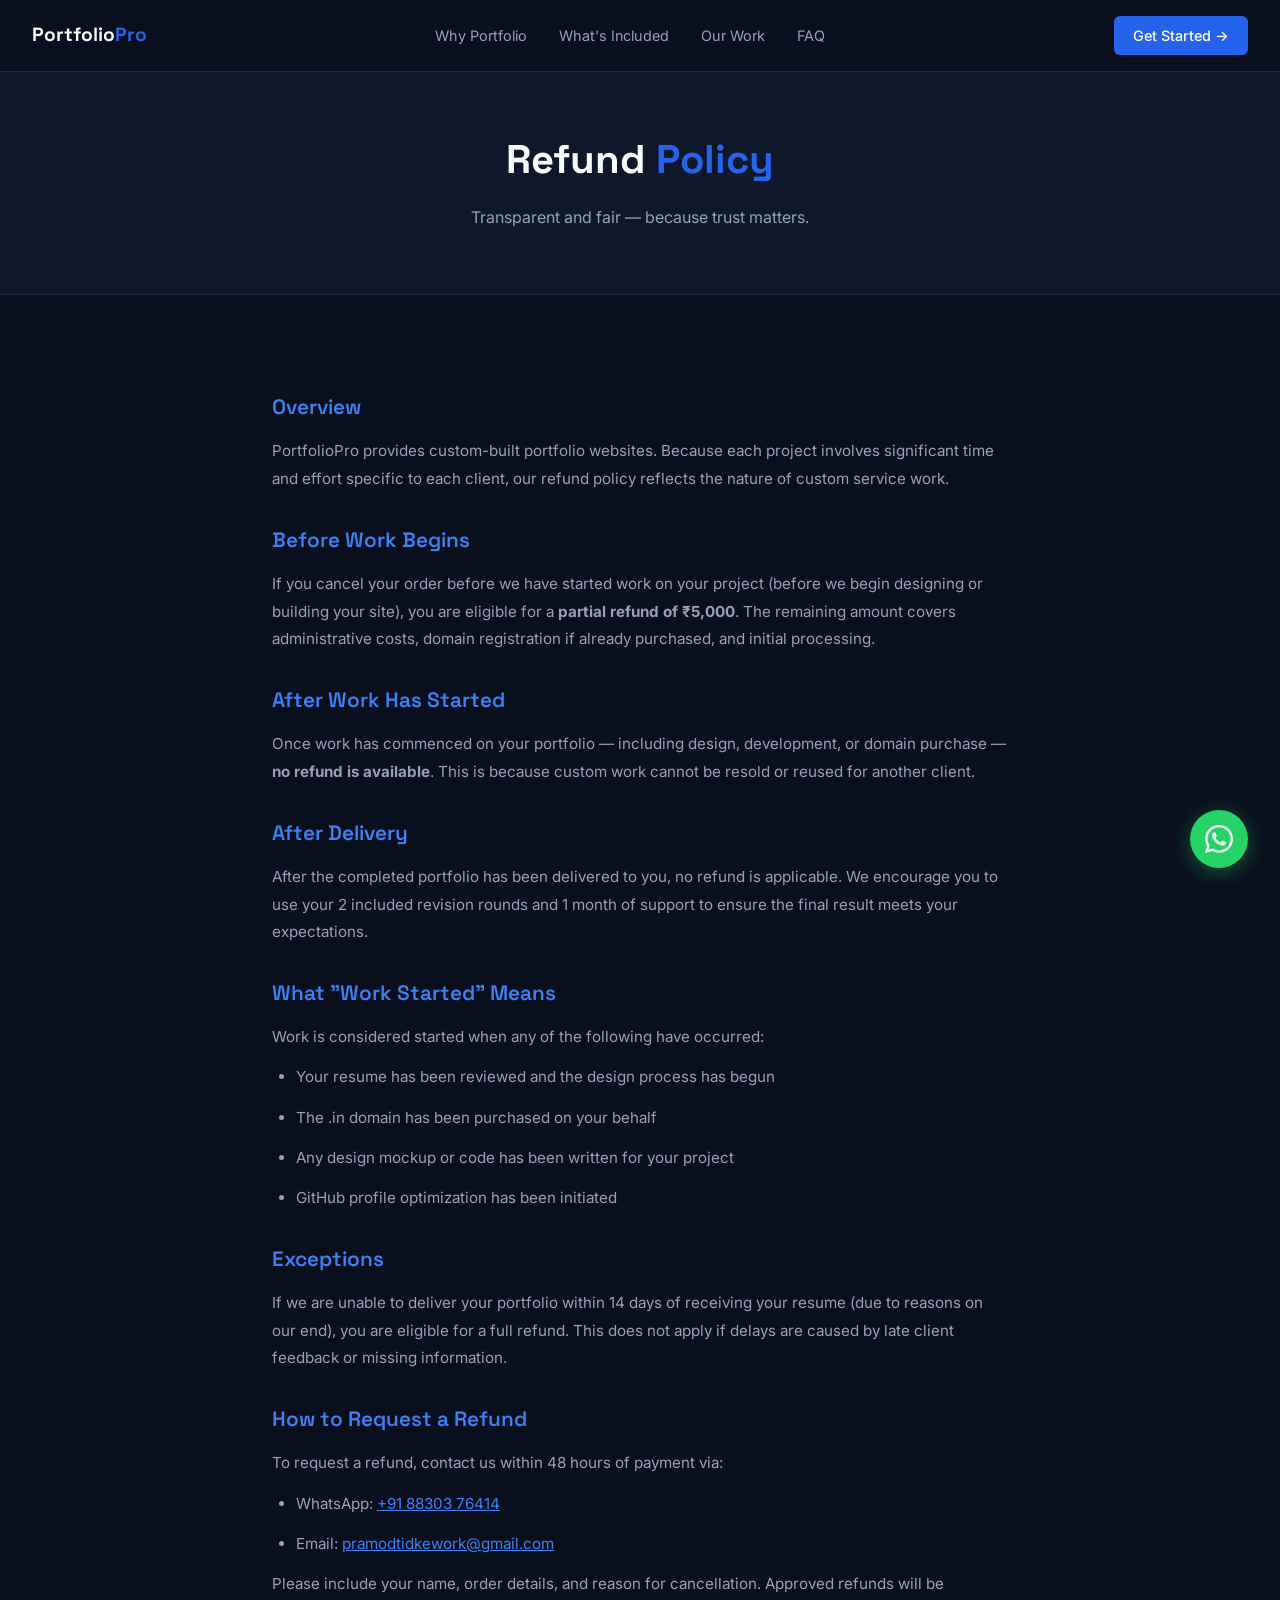
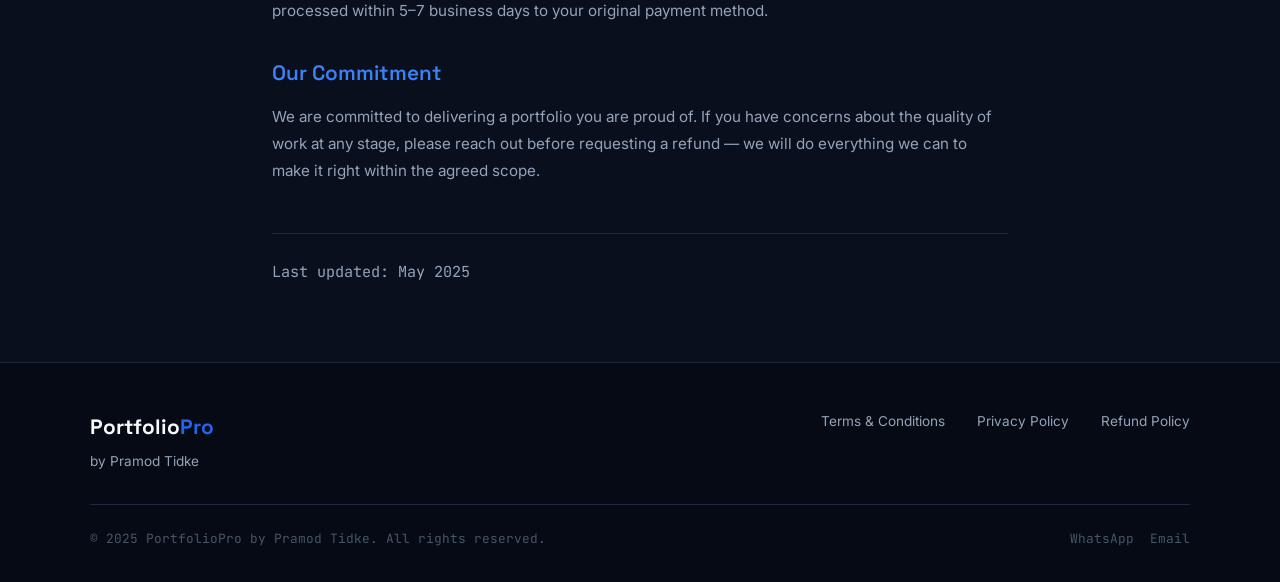
==== pages/refund.html @ 7fb49714 "first commit" ====
<!DOCTYPE html>
<html lang="en">
<head>
  <meta charset="UTF-8" />
  <meta name="viewport" content="width=device-width, initial-scale=1.0" />
  <title>Refund Policy — PortfolioPro by Pramod Tidke</title>
  <link rel="stylesheet" href="../css/style.css" />
</head>
<body>

<a id="whatsapp-float" href="https://wa.me/918830376414" target="_blank" rel="noopener" aria-label="Chat on WhatsApp">
  <svg viewBox="0 0 24 24" xmlns="http://www.w3.org/2000/svg"><path d="M17.472 14.382c-.297-.149-1.758-.867-2.03-.967-.273-.099-.471-.148-.67.15-.197.297-.767.966-.94 1.164-.173.199-.347.223-.644.075-.297-.15-1.255-.463-2.39-1.475-.883-.788-1.48-1.761-1.653-2.059-.173-.297-.018-.458.13-.606.134-.133.298-.347.446-.52.149-.174.198-.298.298-.497.099-.198.05-.371-.025-.52-.075-.149-.669-1.612-.916-2.207-.242-.579-.487-.5-.669-.51-.173-.008-.371-.01-.57-.01-.198 0-.52.074-.792.372-.272.297-1.04 1.016-1.04 2.479 0 1.462 1.065 2.875 1.213 3.074.149.198 2.096 3.2 5.077 4.487.709.306 1.262.489 1.694.625.712.227 1.36.195 1.871.118.571-.085 1.758-.719 2.006-1.413.248-.694.248-1.289.173-1.413-.074-.124-.272-.198-.57-.347m-5.421 7.403h-.004a9.87 9.87 0 01-5.031-1.378l-.361-.214-3.741.982.998-3.648-.235-.374a9.86 9.86 0 01-1.51-5.26c.001-5.45 4.436-9.884 9.888-9.884 2.64 0 5.122 1.03 6.988 2.898a9.825 9.825 0 012.893 6.994c-.003 5.45-4.437 9.884-9.885 9.884m8.413-18.297A11.815 11.815 0 0012.05 0C5.495 0 .16 5.335.157 11.892c0 2.096.547 4.142 1.588 5.945L.057 24l6.305-1.654a11.882 11.882 0 005.683 1.448h.005c6.554 0 11.89-5.335 11.893-11.893a11.821 11.821 0 00-3.48-8.413z"/></svg>
</a>

<nav>
  <a href="../index.html" class="nav-brand">Portfolio<span>Pro</span></a>
  <ul class="nav-links">
    <li><a href="../index.html#why">Why Portfolio</a></li>
    <li><a href="../index.html#included">What's Included</a></li>
    <li><a href="../index.html#work">Our Work</a></li>
    <li><a href="../index.html#faq">FAQ</a></li>
  </ul>
  <a href="https://wa.me/918830376414" target="_blank" style="color:white;background:#2563EB;padding:0.5rem 1.2rem;border-radius:6px;font-weight:500;text-decoration:none;font-size:0.9rem;">Get Started →</a>
</nav>

<div class="page-hero">
  <h1>Refund <span style="color:#2563EB;">Policy</span></h1>
  <p>Transparent and fair — because trust matters.</p>
</div>

<div class="page-content">
  <h2>Overview</h2>
  <p>PortfolioPro provides custom-built portfolio websites. Because each project involves significant time and effort specific to each client, our refund policy reflects the nature of custom service work.</p>

  <h2>Before Work Begins</h2>
  <p>If you cancel your order before we have started work on your project (before we begin designing or building your site), you are eligible for a <strong>partial refund of ₹5,000</strong>. The remaining amount covers administrative costs, domain registration if already purchased, and initial processing.</p>

  <h2>After Work Has Started</h2>
  <p>Once work has commenced on your portfolio — including design, development, or domain purchase — <strong>no refund is available</strong>. This is because custom work cannot be resold or reused for another client.</p>

  <h2>After Delivery</h2>
  <p>After the completed portfolio has been delivered to you, no refund is applicable. We encourage you to use your 2 included revision rounds and 1 month of support to ensure the final result meets your expectations.</p>

  <h2>What "Work Started" Means</h2>
  <p>Work is considered started when any of the following have occurred:</p>
  <ul>
    <li>Your resume has been reviewed and the design process has begun</li>
    <li>The .in domain has been purchased on your behalf</li>
    <li>Any design mockup or code has been written for your project</li>
    <li>GitHub profile optimization has been initiated</li>
  </ul>

  <h2>Exceptions</h2>
  <p>If we are unable to deliver your portfolio within 14 days of receiving your resume (due to reasons on our end), you are eligible for a full refund. This does not apply if delays are caused by late client feedback or missing information.</p>

  <h2>How to Request a Refund</h2>
  <p>To request a refund, contact us within 48 hours of payment via:</p>
  <ul>
    <li>WhatsApp: <a href="https://wa.me/918830376414">+91 88303 76414</a></li>
    <li>Email: <a href="mailto:pramodtidkework@gmail.com">pramodtidkework@gmail.com</a></li>
  </ul>
  <p>Please include your name, order details, and reason for cancellation. Approved refunds will be processed within 5–7 business days to your original payment method.</p>

  <h2>Our Commitment</h2>
  <p>We are committed to delivering a portfolio you are proud of. If you have concerns about the quality of work at any stage, please reach out before requesting a refund — we will do everything we can to make it right within the agreed scope.</p>

  <p class="last-updated">Last updated: May 2025</p>
</div>

<footer>
  <div class="footer-inner">
    <div class="footer-top">
      <div class="footer-brand">Portfolio<span>Pro</span><p>by Pramod Tidke</p></div>
      <div class="footer-links">
        <a href="terms.html">Terms & Conditions</a>
        <a href="privacy.html">Privacy Policy</a>
        <a href="refund.html">Refund Policy</a>
      </div>
    </div>
    <div class="footer-bottom">
      <p>© 2025 PortfolioPro by Pramod Tidke. All rights reserved.</p>
      <div class="footer-contact">
        <a href="https://wa.me/918830376414" target="_blank">WhatsApp</a>
        <a href="mailto:pramodtidkework@gmail.com">Email</a>
      </div>
    </div>
  </div>
</footer>

</body>
</html>
---- css/style.css ----
@import url('https://fonts.googleapis.com/css2?family=Space+Grotesk:wght@300;400;500;600;700&family=JetBrains+Mono:wght@300;400;500;700&family=Inter:wght@300;400;500;600&display=swap');

:root {
  --bg-primary: #0A0F1E;
  --bg-card: #0F172A;
  --bg-card2: #111827;
  --border: #1E293B;
  --blue: #2563EB;
  --blue-light: #3B82F6;
  --blue-glow: rgba(37, 99, 235, 0.3);
  --orange: #F97316;
  --orange-glow: rgba(249, 115, 22, 0.3);
  --text-primary: #F8FAFC;
  --text-muted: #94A3B8;
  --text-dim: #475569;
  --font-display: 'Space Grotesk', sans-serif;
  --font-body: 'Inter', sans-serif;
  --font-mono: 'JetBrains Mono', monospace;
}

*, *::before, *::after { box-sizing: border-box; margin: 0; padding: 0; }

html { scroll-behavior: smooth; }

body {
  background: var(--bg-primary);
  color: var(--text-primary);
  font-family: var(--font-body);
  overflow-x: hidden;
  line-height: 1.6;
}

/* Scrollbar */
::-webkit-scrollbar { width: 4px; }
::-webkit-scrollbar-track { background: var(--bg-primary); }
::-webkit-scrollbar-thumb { background: var(--blue); border-radius: 2px; }

/* Scroll progress */
#scroll-progress {
  position: fixed;
  top: 0; left: 0;
  height: 3px;
  background: linear-gradient(90deg, var(--blue), var(--orange));
  z-index: 9999;
  width: 0%;
  transition: width 0.1s;
}

/* NAV */
nav {
  position: fixed;
  top: 0; left: 0; right: 0;
  z-index: 1000;
  padding: 1rem 2rem;
  display: flex;
  align-items: center;
  justify-content: space-between;
  background: rgba(10, 15, 30, 0.85);
  backdrop-filter: blur(20px);
  border-bottom: 1px solid var(--border);
}

.nav-brand {
  font-family: var(--font-display);
  font-weight: 700;
  font-size: 1.2rem;
  color: var(--text-primary);
  text-decoration: none;
}

.nav-brand span { color: var(--blue); }

.nav-links { display: flex; gap: 2rem; list-style: none; }
.nav-links a {
  color: var(--text-muted);
  text-decoration: none;
  font-size: 0.9rem;
  font-family: var(--font-body);
  transition: color 0.2s;
}
.nav-links a:hover { color: var(--text-primary); }

.nav-cta {
  background: var(--blue);
  color: white !important;
  padding: 0.5rem 1.2rem;
  border-radius: 6px;
  font-weight: 500;
  transition: background 0.2s, box-shadow 0.2s !important;
}
.nav-cta:hover {
  background: var(--blue-light) !important;
  box-shadow: 0 0 20px var(--blue-glow) !important;
  color: white !important;
}

/* HERO */
#hero {
  min-height: 100vh;
  display: flex;
  align-items: center;
  justify-content: center;
  position: relative;
  overflow: hidden;
  padding: 8rem 2rem 4rem;
}

#particles-canvas {
  position: absolute;
  inset: 0;
  z-index: 0;
}

.hero-content {
  position: relative;
  z-index: 1;
  text-align: center;
  max-width: 860px;
  margin: 0 auto;
}

.hero-badge {
  display: inline-flex;
  align-items: center;
  gap: 0.5rem;
  background: rgba(37, 99, 235, 0.1);
  border: 1px solid rgba(37, 99, 235, 0.3);
  border-radius: 100px;
  padding: 0.4rem 1rem;
  font-family: var(--font-mono);
  font-size: 0.75rem;
  color: var(--blue-light);
  margin-bottom: 2rem;
  animation: fadeInDown 0.6s ease forwards;
}

.badge-dot {
  width: 6px; height: 6px;
  background: var(--orange);
  border-radius: 50%;
  animation: pulse 2s infinite;
}

@keyframes pulse {
  0%, 100% { opacity: 1; transform: scale(1); }
  50% { opacity: 0.5; transform: scale(1.3); }
}

.hero-headline {
  font-family: var(--font-display);
  font-size: clamp(2.5rem, 6vw, 4.5rem);
  font-weight: 700;
  line-height: 1.1;
  margin-bottom: 1.5rem;
  opacity: 0;
  animation: fadeInUp 0.8s ease 0.2s forwards;
}

.gradient-text {
  background: linear-gradient(135deg, var(--blue-light), var(--orange));
  -webkit-background-clip: text;
  -webkit-text-fill-color: transparent;
  background-clip: text;
}

.hero-sub {
  font-size: 1.15rem;
  color: var(--text-muted);
  max-width: 580px;
  margin: 0 auto 2.5rem;
  opacity: 0;
  animation: fadeInUp 0.8s ease 0.4s forwards;
}

.hero-ctas {
  display: flex;
  gap: 1rem;
  justify-content: center;
  flex-wrap: wrap;
  opacity: 0;
  animation: fadeInUp 0.8s ease 0.6s forwards;
}

.btn-primary {
  display: inline-flex;
  align-items: center;
  gap: 0.5rem;
  background: #25D366;
  color: white;
  padding: 0.85rem 2rem;
  border-radius: 8px;
  font-weight: 600;
  font-size: 1rem;
  text-decoration: none;
  transition: all 0.3s;
  box-shadow: 0 4px 20px rgba(37, 211, 102, 0.3);
}
.btn-primary:hover {
  transform: translateY(-2px);
  box-shadow: 0 8px 30px rgba(37, 211, 102, 0.5);
}

.btn-secondary {
  display: inline-flex;
  align-items: center;
  gap: 0.5rem;
  background: transparent;
  color: var(--text-primary);
  padding: 0.85rem 2rem;
  border-radius: 8px;
  font-weight: 600;
  font-size: 1rem;
  text-decoration: none;
  border: 1px solid var(--border);
  transition: all 0.3s;
}
.btn-secondary:hover {
  border-color: var(--blue);
  box-shadow: 0 0 20px var(--blue-glow);
  transform: translateY(-2px);
}

.hero-price-tag {
  margin-top: 2.5rem;
  opacity: 0;
  animation: fadeInUp 0.8s ease 0.8s forwards;
}

.hero-price-tag span {
  font-family: var(--font-mono);
  font-size: 0.85rem;
  color: var(--text-dim);
}

.hero-price-tag strong {
  font-family: var(--font-display);
  font-size: 1.8rem;
  color: var(--orange);
  margin-left: 0.5rem;
}

.hero-stats {
  display: flex;
  gap: 3rem;
  justify-content: center;
  margin-top: 3rem;
  opacity: 0;
  animation: fadeInUp 0.8s ease 1s forwards;
}

.stat {
  text-align: center;
}

.stat-num {
  font-family: var(--font-display);
  font-size: 2rem;
  font-weight: 700;
  color: var(--blue-light);
}

.stat-label {
  font-size: 0.8rem;
  color: var(--text-muted);
  margin-top: 0.2rem;
}

/* SECTIONS */
section { padding: 6rem 2rem; }

.container { max-width: 1100px; margin: 0 auto; }

.section-label {
  font-family: var(--font-mono);
  font-size: 0.75rem;
  color: var(--blue);
  text-transform: uppercase;
  letter-spacing: 3px;
  margin-bottom: 1rem;
  display: block;
}

.section-title {
  font-family: var(--font-display);
  font-size: clamp(1.8rem, 4vw, 2.8rem);
  font-weight: 700;
  line-height: 1.2;
  margin-bottom: 1rem;
}

.section-sub {
  color: var(--text-muted);
  font-size: 1.05rem;
  max-width: 560px;
}

/* WHY SECTION */
#why { background: var(--bg-card); }

.why-grid {
  display: grid;
  grid-template-columns: repeat(auto-fit, minmax(260px, 1fr));
  gap: 1.5rem;
  margin-top: 3rem;
}

.why-card {
  background: var(--bg-primary);
  border: 1px solid var(--border);
  border-radius: 12px;
  padding: 1.8rem;
  transition: all 0.3s;
  position: relative;
  overflow: hidden;
}

.why-card::before {
  content: '';
  position: absolute;
  top: 0; left: 0; right: 0;
  height: 3px;
  background: linear-gradient(90deg, var(--blue), var(--orange));
  opacity: 0;
  transition: opacity 0.3s;
}

.why-card:hover {
  border-color: var(--blue);
  box-shadow: 0 0 30px var(--blue-glow);
  transform: translateY(-4px);
}

.why-card:hover::before { opacity: 1; }

.why-icon {
  font-size: 2rem;
  margin-bottom: 1rem;
}

.why-card h3 {
  font-family: var(--font-display);
  font-size: 1.1rem;
  font-weight: 600;
  margin-bottom: 0.6rem;
}

.why-card p {
  color: var(--text-muted);
  font-size: 0.9rem;
  line-height: 1.6;
}

/* RECRUITER QUOTE */
.recruiter-quote {
  margin-top: 3rem;
  background: linear-gradient(135deg, rgba(37,99,235,0.1), rgba(249,115,22,0.05));
  border: 1px solid rgba(37,99,235,0.2);
  border-radius: 12px;
  padding: 2rem;
  display: flex;
  gap: 1.5rem;
  align-items: flex-start;
}

.recruiter-avatar {
  width: 52px; height: 52px;
  background: linear-gradient(135deg, var(--blue), var(--orange));
  border-radius: 50%;
  display: flex;
  align-items: center;
  justify-content: center;
  font-size: 1.4rem;
  flex-shrink: 0;
}

.recruiter-quote blockquote {
  font-family: var(--font-display);
  font-size: 1.05rem;
  font-style: italic;
  color: var(--text-primary);
  line-height: 1.7;
}

.recruiter-quote cite {
  display: block;
  margin-top: 0.8rem;
  font-family: var(--font-mono);
  font-size: 0.75rem;
  color: var(--blue-light);
  font-style: normal;
}

/* BEFORE AFTER */
#before-after { background: var(--bg-primary); }

.before-after-container {
  display: grid;
  grid-template-columns: 1fr 1fr;
  gap: 2rem;
  margin-top: 3rem;
  align-items: start;
}

.before-card, .after-card {
  border-radius: 12px;
  overflow: hidden;
  border: 1px solid var(--border);
}

.card-header {
  padding: 0.8rem 1.2rem;
  display: flex;
  align-items: center;
  gap: 0.5rem;
  font-family: var(--font-mono);
  font-size: 0.8rem;
}

.before-card .card-header { background: #1a1a2e; color: #ef4444; }
.after-card .card-header { background: rgba(37,99,235,0.2); color: var(--blue-light); }

.before-content {
  background: #111;
  padding: 1.5rem;
  font-family: var(--font-mono);
  font-size: 0.8rem;
  color: var(--text-muted);
  line-height: 2;
}

.after-content {
  background: var(--bg-card);
  padding: 1.5rem;
}

.after-preview-header {
  display: flex;
  align-items: center;
  gap: 1rem;
  margin-bottom: 1.2rem;
}

.after-avatar {
  width: 48px; height: 48px;
  background: linear-gradient(135deg, var(--blue), var(--orange));
  border-radius: 50%;
  display: flex; align-items: center; justify-content: center;
  font-size: 1.2rem;
}

.after-name {
  font-family: var(--font-display);
  font-weight: 600;
  font-size: 1rem;
}

.after-role { color: var(--text-muted); font-size: 0.8rem; }

.after-skills {
  display: flex;
  flex-wrap: wrap;
  gap: 0.5rem;
  margin-bottom: 1rem;
}

.skill-tag {
  background: rgba(37,99,235,0.15);
  border: 1px solid rgba(37,99,235,0.3);
  color: var(--blue-light);
  padding: 0.25rem 0.7rem;
  border-radius: 100px;
  font-size: 0.75rem;
  font-family: var(--font-mono);
}

.after-links {
  display: flex;
  gap: 0.8rem;
}

.after-link {
  display: flex;
  align-items: center;
  gap: 0.3rem;
  font-size: 0.8rem;
  color: var(--orange);
  text-decoration: none;
}

.vs-badge {
  display: flex;
  align-items: center;
  justify-content: center;
}

.vs-text {
  background: var(--orange);
  color: white;
  width: 44px; height: 44px;
  border-radius: 50%;
  display: flex;
  align-items: center;
  justify-content: center;
  font-family: var(--font-display);
  font-weight: 700;
  font-size: 0.9rem;
}

/* WHAT'S INCLUDED */
#included { background: var(--bg-card); }

.included-grid {
  display: grid;
  grid-template-columns: repeat(auto-fit, minmax(300px, 1fr));
  gap: 1rem;
  margin-top: 3rem;
}

.included-item {
  display: flex;
  align-items: flex-start;
  gap: 1rem;
  background: var(--bg-primary);
  border: 1px solid var(--border);
  border-radius: 10px;
  padding: 1.2rem;
  transition: all 0.3s;
}

.included-item:hover {
  border-color: var(--blue);
  transform: translateX(4px);
}

.included-check {
  width: 24px; height: 24px;
  background: rgba(37,99,235,0.2);
  border-radius: 50%;
  display: flex; align-items: center; justify-content: center;
  flex-shrink: 0;
  color: var(--blue-light);
  font-size: 0.75rem;
  margin-top: 2px;
}

.included-text h4 {
  font-family: var(--font-display);
  font-weight: 600;
  font-size: 0.95rem;
  margin-bottom: 0.2rem;
}

.included-text p {
  color: var(--text-muted);
  font-size: 0.82rem;
}

.price-box {
  margin-top: 3rem;
  background: linear-gradient(135deg, rgba(37,99,235,0.1), rgba(249,115,22,0.05));
  border: 1px solid rgba(37,99,235,0.3);
  border-radius: 16px;
  padding: 2.5rem;
  text-align: center;
}

.price-box .price {
  font-family: var(--font-display);
  font-size: 3.5rem;
  font-weight: 700;
  color: var(--orange);
}

.price-box .price-label {
  color: var(--text-muted);
  font-size: 0.9rem;
  margin-bottom: 1.5rem;
}

.price-box .price-ctas {
  display: flex;
  gap: 1rem;
  justify-content: center;
  flex-wrap: wrap;
  margin-top: 1.5rem;
}

/* OUR WORK */
#work { background: var(--bg-primary); }

.work-grid {
  display: grid;
  grid-template-columns: repeat(auto-fit, minmax(300px, 1fr));
  gap: 1.5rem;
  margin-top: 3rem;
}

.work-card {
  background: var(--bg-card);
  border: 1px solid var(--border);
  border-radius: 12px;
  overflow: hidden;
  transition: all 0.3s;
}

.work-card:hover {
  border-color: var(--blue);
  box-shadow: 0 0 30px var(--blue-glow);
  transform: translateY(-6px);
}

.work-preview {
  height: 180px;
  background: linear-gradient(135deg, #0F172A, #1E293B);
  display: flex;
  align-items: center;
  justify-content: center;
  position: relative;
  overflow: hidden;
  font-family: var(--font-mono);
  font-size: 0.75rem;
  color: var(--text-dim);
}

.work-preview-real {
  background: linear-gradient(135deg, #0a0f1e, #1a2744);
  border-bottom: 1px solid var(--border);
}

.work-preview-demo {
  background: linear-gradient(135deg, #0f1923, #1a2535);
}

.work-preview-inner {
  text-align: center;
  padding: 1rem;
}

.work-preview-icon {
  font-size: 2.5rem;
  margin-bottom: 0.5rem;
}

.work-preview-url {
  font-family: var(--font-mono);
  font-size: 0.7rem;
  color: var(--blue-light);
  background: rgba(37,99,235,0.1);
  padding: 0.3rem 0.8rem;
  border-radius: 100px;
  border: 1px solid rgba(37,99,235,0.2);
}

.work-badge {
  position: absolute;
  top: 0.8rem; right: 0.8rem;
  font-family: var(--font-mono);
  font-size: 0.65rem;
  padding: 0.25rem 0.6rem;
  border-radius: 100px;
}

.badge-live {
  background: rgba(34,197,94,0.2);
  border: 1px solid rgba(34,197,94,0.4);
  color: #22c55e;
}

.badge-demo {
  background: rgba(249,115,22,0.2);
  border: 1px solid rgba(249,115,22,0.4);
  color: var(--orange);
}

.work-info { padding: 1.2rem; }

.work-info h3 {
  font-family: var(--font-display);
  font-weight: 600;
  margin-bottom: 0.3rem;
}

.work-info p {
  color: var(--text-muted);
  font-size: 0.85rem;
  margin-bottom: 1rem;
}

.work-info a {
  display: inline-flex;
  align-items: center;
  gap: 0.4rem;
  color: var(--blue-light);
  font-size: 0.85rem;
  text-decoration: none;
  font-family: var(--font-mono);
  transition: color 0.2s;
}

.work-info a:hover { color: var(--orange); }

/* HOW IT WORKS */
#how { background: var(--bg-card); }

.steps {
  display: flex;
  flex-direction: column;
  gap: 0;
  margin-top: 3rem;
  max-width: 700px;
  margin-left: auto;
  margin-right: auto;
}

.step {
  display: flex;
  gap: 1.5rem;
  position: relative;
}

.step:not(:last-child)::after {
  content: '';
  position: absolute;
  left: 19px;
  top: 44px;
  width: 2px;
  height: calc(100% - 20px);
  background: linear-gradient(180deg, var(--blue), transparent);
}

.step-num {
  width: 40px; height: 40px;
  background: rgba(37,99,235,0.2);
  border: 2px solid var(--blue);
  border-radius: 50%;
  display: flex; align-items: center; justify-content: center;
  font-family: var(--font-display);
  font-weight: 700;
  font-size: 0.9rem;
  color: var(--blue-light);
  flex-shrink: 0;
  margin-top: 4px;
}

.step-content {
  padding-bottom: 2rem;
}

.step-content h3 {
  font-family: var(--font-display);
  font-weight: 600;
  font-size: 1rem;
  margin-bottom: 0.3rem;
}

.step-content p {
  color: var(--text-muted);
  font-size: 0.88rem;
}

/* ROI CALCULATOR */
#roi { background: var(--bg-primary); }

.roi-card {
  background: linear-gradient(135deg, rgba(37,99,235,0.08), rgba(249,115,22,0.04));
  border: 1px solid rgba(37,99,235,0.2);
  border-radius: 16px;
  padding: 3rem;
  max-width: 700px;
  margin: 3rem auto 0;
}

.roi-card h3 {
  font-family: var(--font-display);
  font-size: 1.4rem;
  font-weight: 700;
  margin-bottom: 0.5rem;
}

.roi-card p {
  color: var(--text-muted);
  margin-bottom: 2rem;
  font-size: 0.9rem;
}

.roi-input-group {
  margin-bottom: 1.5rem;
}

.roi-input-group label {
  display: block;
  font-size: 0.85rem;
  color: var(--text-muted);
  margin-bottom: 0.5rem;
  font-family: var(--font-mono);
}

.roi-input-group input[type="range"] {
  width: 100%;
  accent-color: var(--blue);
  cursor: pointer;
}

.roi-value {
  font-family: var(--font-display);
  font-size: 1.3rem;
  font-weight: 700;
  color: var(--blue-light);
  margin-top: 0.3rem;
}

.roi-result {
  margin-top: 2rem;
  background: rgba(249,115,22,0.1);
  border: 1px solid rgba(249,115,22,0.2);
  border-radius: 10px;
  padding: 1.5rem;
  text-align: center;
}

.roi-result .roi-payback {
  font-family: var(--font-display);
  font-size: 2rem;
  font-weight: 700;
  color: var(--orange);
}

.roi-result p {
  color: var(--text-muted);
  font-size: 0.85rem;
  margin: 0;
  margin-top: 0.3rem;
}

/* SOCIAL PROOF */
#social-proof {
  background: var(--bg-card);
  padding: 3rem 2rem;
  text-align: center;
}

.proof-bar {
  display: flex;
  align-items: center;
  justify-content: center;
  gap: 3rem;
  flex-wrap: wrap;
  max-width: 900px;
  margin: 0 auto;
}

.proof-item {
  display: flex;
  flex-direction: column;
  align-items: center;
}

.proof-num {
  font-family: var(--font-display);
  font-size: 2.5rem;
  font-weight: 700;
  color: var(--blue-light);
}

.proof-label {
  color: var(--text-muted);
  font-size: 0.85rem;
  margin-top: 0.2rem;
}

.proof-divider {
  width: 1px;
  height: 50px;
  background: var(--border);
}

/* DELIVERY TIMER */
#delivery {
  background: var(--bg-primary);
  padding: 4rem 2rem;
  text-align: center;
}

.delivery-box {
  background: linear-gradient(135deg, rgba(249,115,22,0.1), rgba(37,99,235,0.05));
  border: 1px solid rgba(249,115,22,0.3);
  border-radius: 16px;
  padding: 3rem;
  max-width: 600px;
  margin: 0 auto;
  box-shadow: 0 0 40px rgba(249,115,22,0.1);
}

.delivery-box h2 {
  font-family: var(--font-display);
  font-size: 1.5rem;
  font-weight: 700;
  margin-bottom: 0.5rem;
}

.delivery-box p {
  color: var(--text-muted);
  margin-bottom: 1.5rem;
  font-size: 0.9rem;
}

.delivery-date {
  font-family: var(--font-display);
  font-size: 2rem;
  font-weight: 700;
  color: var(--orange);
  margin-bottom: 1.5rem;
  padding: 0.8rem 2rem;
  background: rgba(249,115,22,0.1);
  border-radius: 10px;
  display: inline-block;
}

/* FAQ */
#faq { background: var(--bg-card); }

.faq-list {
  max-width: 720px;
  margin: 3rem auto 0;
  display: flex;
  flex-direction: column;
  gap: 0.8rem;
}

.faq-item {
  background: var(--bg-primary);
  border: 1px solid var(--border);
  border-radius: 10px;
  overflow: hidden;
  transition: border-color 0.3s;
}

.faq-item.open { border-color: var(--blue); }

.faq-q {
  width: 100%;
  background: none;
  border: none;
  padding: 1.2rem 1.5rem;
  text-align: left;
  color: var(--text-primary);
  font-family: var(--font-display);
  font-size: 0.95rem;
  font-weight: 500;
  cursor: pointer;
  display: flex;
  align-items: center;
  justify-content: space-between;
  gap: 1rem;
}

.faq-icon {
  color: var(--blue);
  font-size: 1.2rem;
  transition: transform 0.3s;
  flex-shrink: 0;
}

.faq-item.open .faq-icon { transform: rotate(45deg); }

.faq-a {
  max-height: 0;
  overflow: hidden;
  transition: max-height 0.3s ease, padding 0.3s;
  padding: 0 1.5rem;
  color: var(--text-muted);
  font-size: 0.9rem;
  line-height: 1.7;
}

.faq-item.open .faq-a {
  max-height: 200px;
  padding: 0 1.5rem 1.2rem;
}

/* FINAL CTA */
#cta-final {
  background: linear-gradient(135deg, #0a0f1e, #0f1a35);
  padding: 8rem 2rem;
  text-align: center;
  position: relative;
  overflow: hidden;
}

#cta-final::before {
  content: '';
  position: absolute;
  top: 50%; left: 50%;
  transform: translate(-50%, -50%);
  width: 600px; height: 600px;
  background: radial-gradient(circle, rgba(37,99,235,0.15), transparent 70%);
  pointer-events: none;
}

#cta-final h2 {
  font-family: var(--font-display);
  font-size: clamp(2rem, 5vw, 3.5rem);
  font-weight: 700;
  margin-bottom: 1rem;
  position: relative;
}

#cta-final p {
  color: var(--text-muted);
  font-size: 1.1rem;
  margin-bottom: 2.5rem;
  position: relative;
}

.cta-buttons {
  display: flex;
  gap: 1rem;
  justify-content: center;
  flex-wrap: wrap;
  position: relative;
}

.btn-whatsapp {
  display: inline-flex;
  align-items: center;
  gap: 0.6rem;
  background: #25D366;
  color: white;
  padding: 1rem 2.5rem;
  border-radius: 8px;
  font-weight: 700;
  font-size: 1.05rem;
  text-decoration: none;
  transition: all 0.3s;
  box-shadow: 0 4px 20px rgba(37,211,102,0.3);
}
.btn-whatsapp:hover {
  transform: translateY(-3px);
  box-shadow: 0 8px 30px rgba(37,211,102,0.5);
}

.btn-email {
  display: inline-flex;
  align-items: center;
  gap: 0.6rem;
  background: transparent;
  color: var(--text-primary);
  padding: 1rem 2.5rem;
  border-radius: 8px;
  font-weight: 700;
  font-size: 1.05rem;
  text-decoration: none;
  border: 1px solid var(--border);
  transition: all 0.3s;
}
.btn-email:hover {
  border-color: var(--blue);
  box-shadow: 0 0 20px var(--blue-glow);
  transform: translateY(-3px);
}

/* FOOTER */
footer {
  background: #060a14;
  border-top: 1px solid var(--border);
  padding: 3rem 2rem 2rem;
}

.footer-inner {
  max-width: 1100px;
  margin: 0 auto;
}

.footer-top {
  display: flex;
  justify-content: space-between;
  align-items: flex-start;
  flex-wrap: wrap;
  gap: 2rem;
  margin-bottom: 2rem;
}

.footer-brand {
  font-family: var(--font-display);
  font-size: 1.3rem;
  font-weight: 700;
}

.footer-brand span { color: var(--blue); }

.footer-brand p {
  color: var(--text-muted);
  font-size: 0.85rem;
  margin-top: 0.4rem;
  font-family: var(--font-body);
  font-weight: 400;
}

.footer-links {
  display: flex;
  gap: 2rem;
  flex-wrap: wrap;
}

.footer-links a {
  color: var(--text-muted);
  text-decoration: none;
  font-size: 0.85rem;
  transition: color 0.2s;
}
.footer-links a:hover { color: var(--blue-light); }

.footer-bottom {
  border-top: 1px solid var(--border);
  padding-top: 1.5rem;
  display: flex;
  justify-content: space-between;
  align-items: center;
  flex-wrap: wrap;
  gap: 1rem;
}

.footer-bottom p {
  color: var(--text-dim);
  font-size: 0.8rem;
  font-family: var(--font-mono);
}

.footer-contact {
  display: flex;
  gap: 1rem;
}

.footer-contact a {
  color: var(--text-dim);
  text-decoration: none;
  font-size: 0.8rem;
  font-family: var(--font-mono);
  transition: color 0.2s;
}
.footer-contact a:hover { color: var(--blue-light); }

/* FLOATING WHATSAPP */
#whatsapp-float {
  position: fixed;
  bottom: 2rem;
  right: 2rem;
  z-index: 999;
  width: 58px; height: 58px;
  background: #25D366;
  border-radius: 50%;
  display: flex;
  align-items: center;
  justify-content: center;
  text-decoration: none;
  box-shadow: 0 4px 20px rgba(37,211,102,0.4);
  animation: floatPulse 2s infinite;
  transition: transform 0.3s;
}

#whatsapp-float:hover { transform: scale(1.1); }

#whatsapp-float svg { width: 28px; height: 28px; fill: white; }

@keyframes floatPulse {
  0%, 100% { box-shadow: 0 4px 20px rgba(37,211,102,0.4); }
  50% { box-shadow: 0 4px 40px rgba(37,211,102,0.7); }
}

/* ANIMATIONS */
@keyframes fadeInUp {
  from { opacity: 0; transform: translateY(30px); }
  to { opacity: 1; transform: translateY(0); }
}

@keyframes fadeInDown {
  from { opacity: 0; transform: translateY(-20px); }
  to { opacity: 1; transform: translateY(0); }
}

.reveal {
  opacity: 0;
  transform: translateY(30px);
  transition: opacity 0.7s ease, transform 0.7s ease;
}

.reveal.visible {
  opacity: 1;
  transform: translateY(0);
}

/* RESPONSIVE */
@media (max-width: 768px) {
  nav { padding: 1rem; }
  .nav-links { display: none; }
  .before-after-container { grid-template-columns: 1fr; }
  .vs-badge { display: none; }
  .hero-stats { gap: 1.5rem; }
  .proof-divider { display: none; }
  .proof-bar { gap: 1.5rem; }
  .footer-top { flex-direction: column; }
  .footer-bottom { flex-direction: column; text-align: center; }
  .roi-card { padding: 1.5rem; }
  .delivery-box { padding: 2rem 1.5rem; }
}

/* PAGES */
.page-hero {
  padding: 8rem 2rem 4rem;
  text-align: center;
  background: var(--bg-card);
  border-bottom: 1px solid var(--border);
}

.page-hero h1 {
  font-family: var(--font-display);
  font-size: 2.5rem;
  font-weight: 700;
  margin-bottom: 0.8rem;
}

.page-hero p { color: var(--text-muted); }

.page-content {
  max-width: 800px;
  margin: 0 auto;
  padding: 4rem 2rem;
}

.page-content h2 {
  font-family: var(--font-display);
  font-size: 1.3rem;
  font-weight: 600;
  margin: 2rem 0 0.8rem;
  color: var(--blue-light);
}

.page-content p, .page-content li {
  color: var(--text-muted);
  font-size: 0.95rem;
  line-height: 1.8;
  margin-bottom: 0.8rem;
}

.page-content ul { padding-left: 1.5rem; }
.page-content a { color: var(--blue-light); }

.last-updated {
  font-family: var(--font-mono);
  font-size: 0.75rem;
  color: var(--text-dim);
  margin-top: 3rem;
  padding-top: 1.5rem;
  border-top: 1px solid var(--border);
}
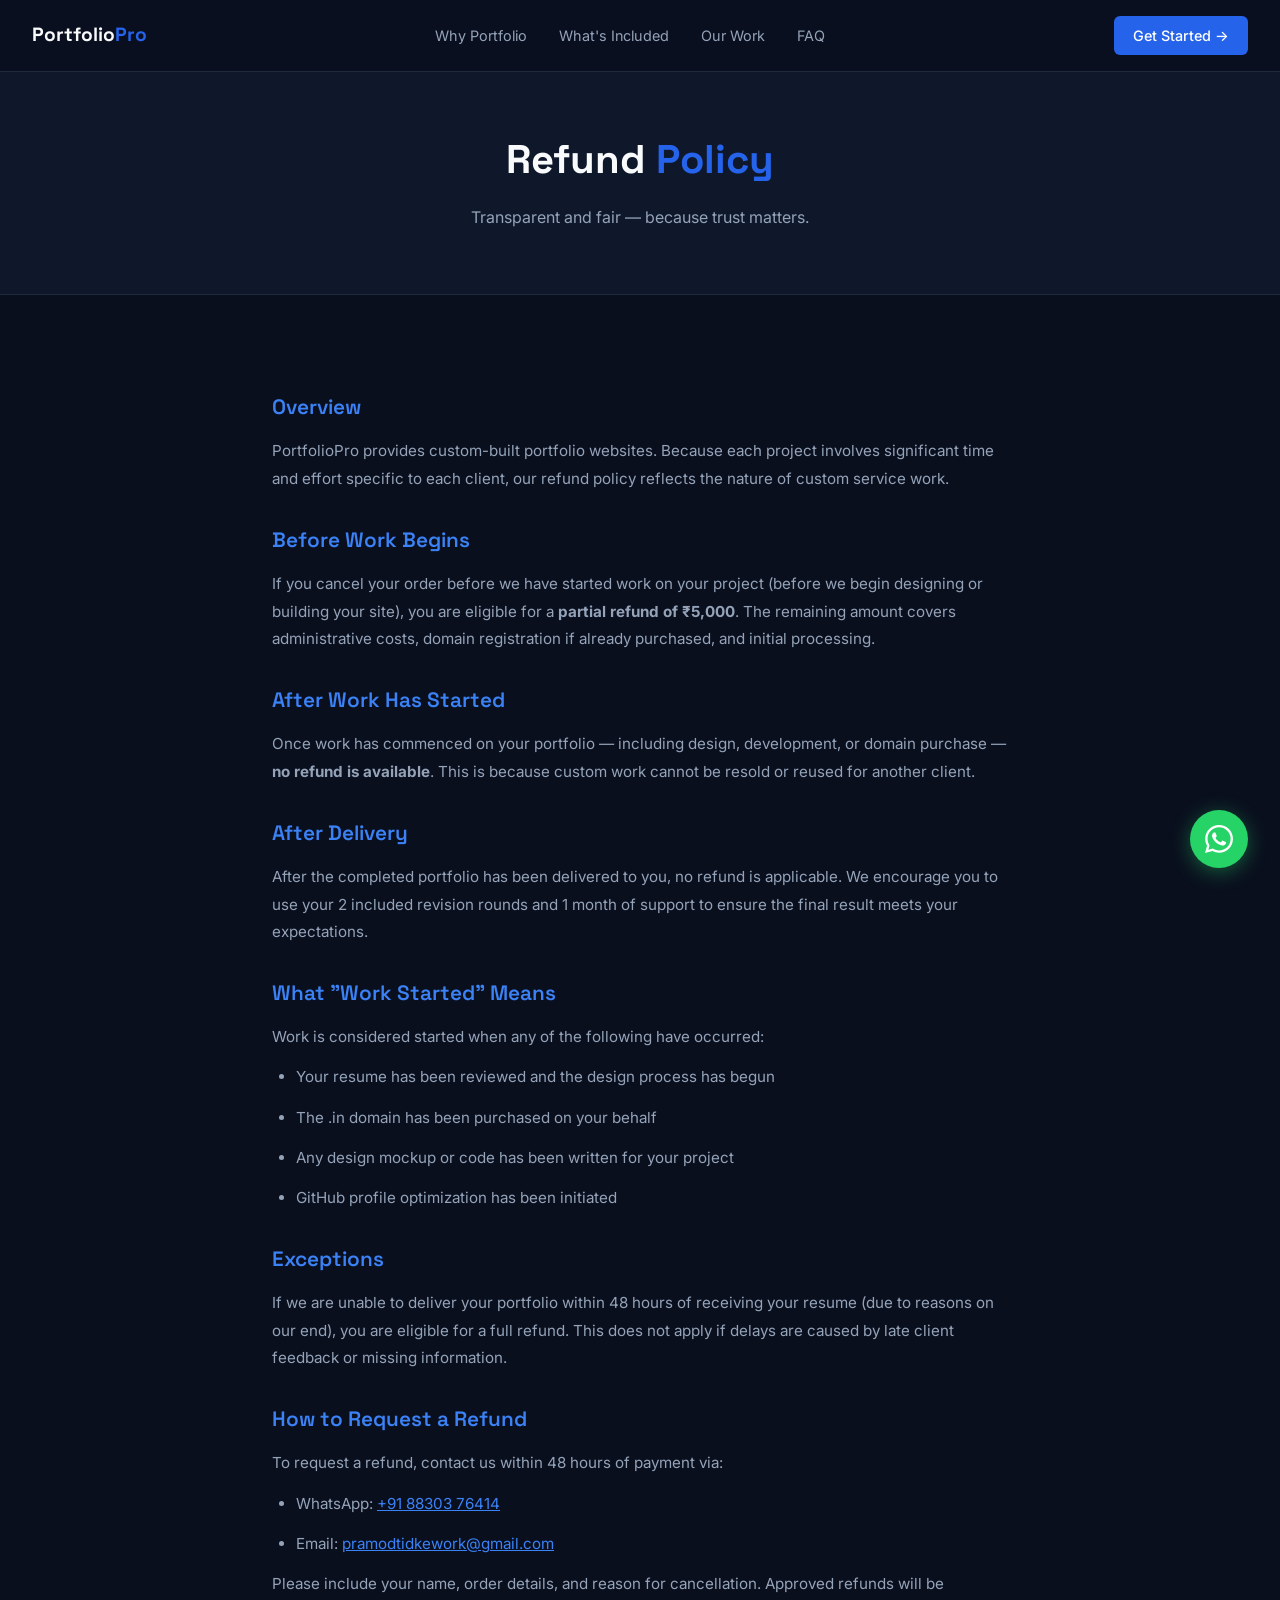
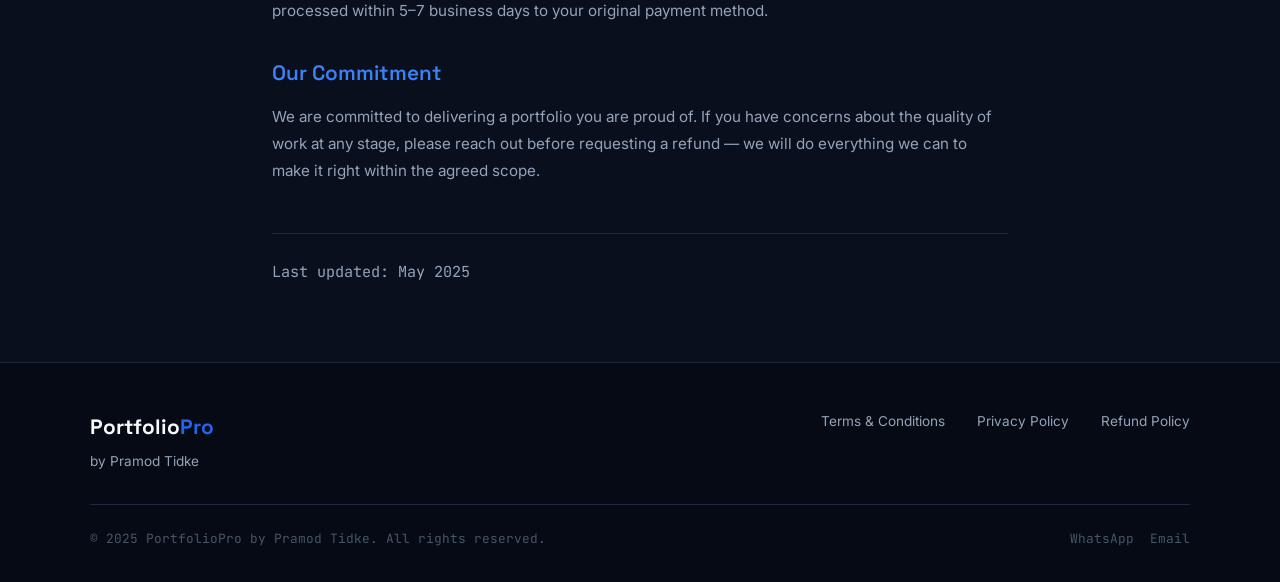
==== commit 74130d78: "founders offer: 1999, 75% off, 24hr countdown" ====
--- a/pages/refund.html
+++ b/pages/refund.html
@@ -51,7 +51,7 @@
   </ul>
 
   <h2>Exceptions</h2>
-  <p>If we are unable to deliver your portfolio within 14 days of receiving your resume (due to reasons on our end), you are eligible for a full refund. This does not apply if delays are caused by late client feedback or missing information.</p>
+  <p>If we are unable to deliver your portfolio within 48 hours of receiving your resume (due to reasons on our end), you are eligible for a full refund. This does not apply if delays are caused by late client feedback or missing information.</p>
 
   <h2>How to Request a Refund</h2>
   <p>To request a refund, contact us within 48 hours of payment via:</p>
